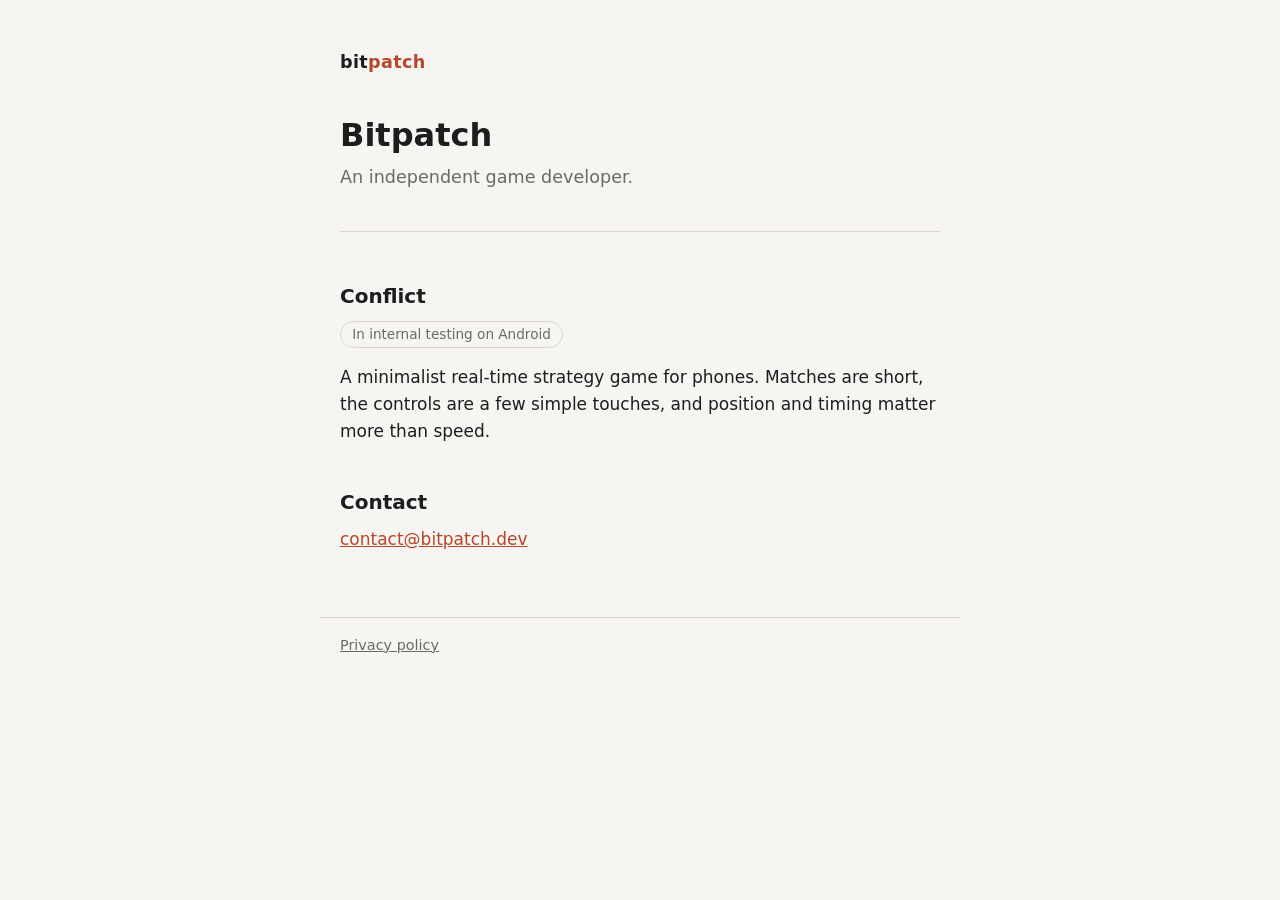
==== index.html @ a921435c "Add the Bitpatch website with the home page and the privacy policy of Conflict" ====
<!doctype html>
<html lang="en">
<head>
  <meta charset="utf-8">
  <meta name="viewport" content="width=device-width, initial-scale=1">
  <title>Bitpatch</title>
  <meta name="description" content="Bitpatch is an independent game developer, making Conflict, a minimalist mobile real-time strategy game.">
  <link rel="icon" href="/favicon.svg" type="image/svg+xml">
  <link rel="stylesheet" href="/style.css">
</head>
<body>
  <header>
    <a class="brand" href="/">bit<span>patch</span></a>
  </header>
  <main>
    <h1>Bitpatch</h1>
    <p class="lead">An independent game developer.</p>

    <section class="game">
      <h2>Conflict</h2>
      <p><span class="status">In internal testing on Android</span></p>
      <p>A minimalist real-time strategy game for phones. Matches are short, the controls are a few simple touches, and position and timing matter more than speed.</p>
    </section>

    <h2>Contact</h2>
    <p><a href="mailto:contact@bitpatch.dev">contact@bitpatch.dev</a></p>
  </main>
  <footer>
    <a href="/privacy">Privacy policy</a>
  </footer>
</body>
</html>
---- style.css ----
:root {
  color-scheme: light dark;
  --bg: #f6f5f1;
  --fg: #1d1d1b;
  --muted: #6b6a64;
  --line: #d9d7cf;
  --accent: #b5472b;
}

@media (prefers-color-scheme: dark) {
  :root {
    --bg: #161614;
    --fg: #e8e6df;
    --muted: #9a988f;
    --line: #34332f;
    --accent: #e0714f;
  }
}

* {
  box-sizing: border-box;
}

html {
  -webkit-text-size-adjust: 100%;
}

body {
  margin: 0;
  background: var(--bg);
  color: var(--fg);
  font: 17px/1.6 system-ui, -apple-system, "Segoe UI", Roboto, sans-serif;
}

main,
header,
footer {
  max-width: 40rem;
  margin: 0 auto;
  padding: 0 1.25rem;
}

header {
  padding-top: 3rem;
}

.brand {
  color: var(--fg);
  font-weight: 700;
  font-size: 1.1rem;
  letter-spacing: 0.02em;
  text-decoration: none;
}

.brand span {
  color: var(--accent);
}

main {
  padding-top: 2.5rem;
  padding-bottom: 3rem;
}

h1 {
  font-size: 2rem;
  line-height: 1.2;
  margin: 0 0 0.5rem;
}

h2 {
  font-size: 1.25rem;
  margin: 2.5rem 0 0.5rem;
}

p,
ul {
  margin: 0 0 1rem;
}

ul {
  padding-left: 1.25rem;
}

li {
  margin-bottom: 0.35rem;
}

a {
  color: var(--accent);
}

.lead {
  color: var(--muted);
  font-size: 1.1rem;
}

.game {
  border-top: 1px solid var(--line);
  margin-top: 2.5rem;
  padding-top: 0.5rem;
}

.status {
  display: inline-block;
  font-size: 0.85rem;
  color: var(--muted);
  border: 1px solid var(--line);
  border-radius: 999px;
  padding: 0.1rem 0.7rem;
}

.meta {
  color: var(--muted);
  font-size: 0.95rem;
}

footer {
  border-top: 1px solid var(--line);
  padding-top: 1rem;
  padding-bottom: 3rem;
  color: var(--muted);
  font-size: 0.9rem;
}

footer a {
  color: var(--muted);
}
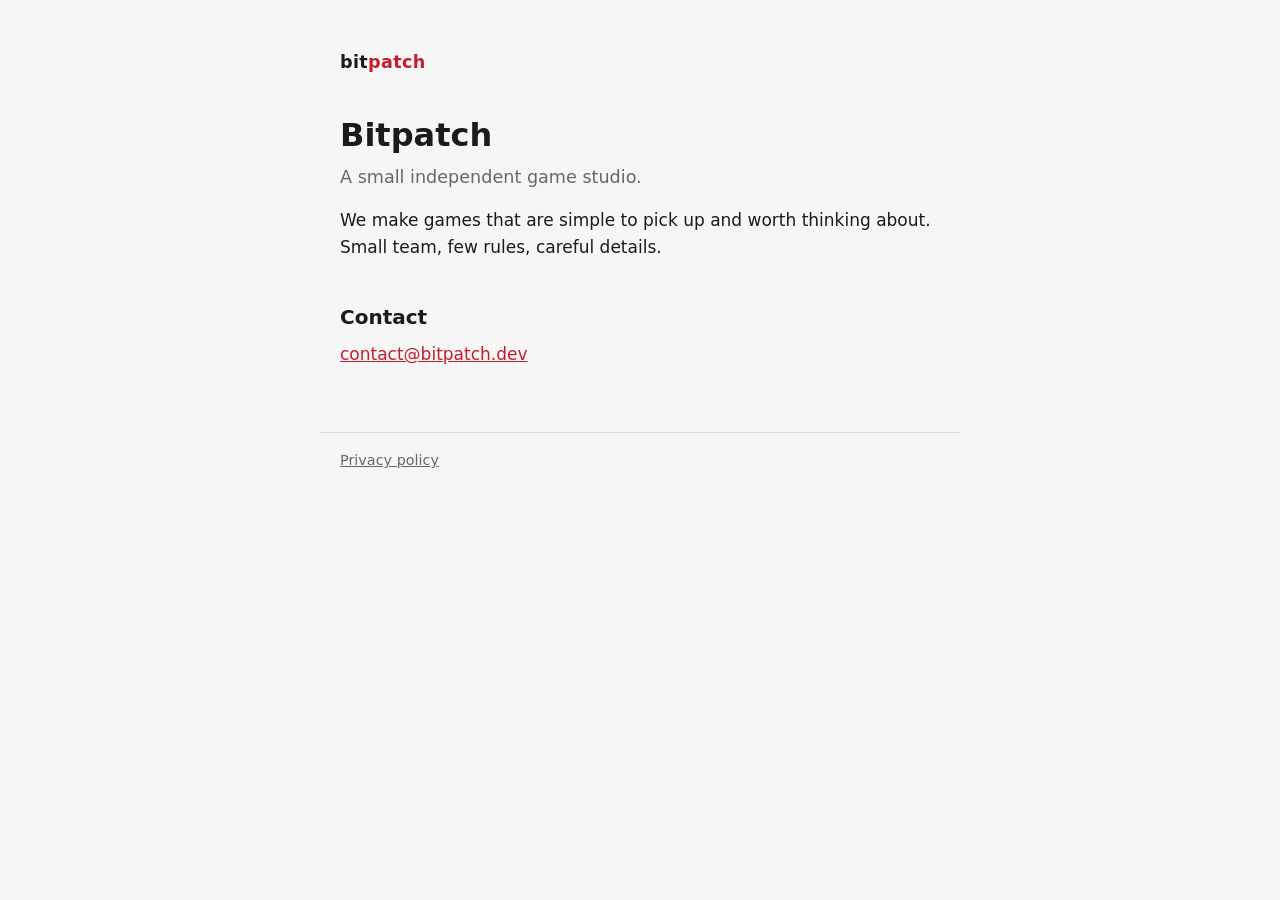
==== commit 003020ce: "Present Bitpatch as a small independent game studio without naming its game, and shift the palette t" ====
--- a/index.html
+++ b/index.html
@@ -4,7 +4,7 @@
   <meta charset="utf-8">
   <meta name="viewport" content="width=device-width, initial-scale=1">
   <title>Bitpatch</title>
-  <meta name="description" content="Bitpatch is an independent game developer, making Conflict, a minimalist mobile real-time strategy game.">
+  <meta name="description" content="Bitpatch is a small independent game studio.">
   <link rel="icon" href="/favicon.svg" type="image/svg+xml">
   <link rel="stylesheet" href="/style.css">
 </head>
@@ -14,13 +14,8 @@
   </header>
   <main>
     <h1>Bitpatch</h1>
-    <p class="lead">An independent game developer.</p>
-
-    <section class="game">
-      <h2>Conflict</h2>
-      <p><span class="status">In internal testing on Android</span></p>
-      <p>A minimalist real-time strategy game for phones. Matches are short, the controls are a few simple touches, and position and timing matter more than speed.</p>
-    </section>
+    <p class="lead">A small independent game studio.</p>
+    <p>We make games that are simple to pick up and worth thinking about. Small team, few rules, careful details.</p>
 
     <h2>Contact</h2>
     <p><a href="mailto:contact@bitpatch.dev">contact@bitpatch.dev</a></p>
--- a/style.css
+++ b/style.css
@@ -1,19 +1,19 @@
 :root {
   color-scheme: light dark;
-  --bg: #f6f5f1;
-  --fg: #1d1d1b;
-  --muted: #6b6a64;
-  --line: #d9d7cf;
-  --accent: #b5472b;
+  --bg: #f7f6f6;
+  --fg: #1c1a1a;
+  --muted: #6b6566;
+  --line: #ddd8d8;
+  --accent: #c41e2e;
 }
 
 @media (prefers-color-scheme: dark) {
   :root {
-    --bg: #161614;
-    --fg: #e8e6df;
-    --muted: #9a988f;
-    --line: #34332f;
-    --accent: #e0714f;
+    --bg: #141213;
+    --fg: #ebe7e7;
+    --muted: #9b9394;
+    --line: #342f30;
+    --accent: #f04b55;
   }
 }
 
@@ -94,21 +94,6 @@
   font-size: 1.1rem;
 }
 
-.game {
-  border-top: 1px solid var(--line);
-  margin-top: 2.5rem;
-  padding-top: 0.5rem;
-}
-
-.status {
-  display: inline-block;
-  font-size: 0.85rem;
-  color: var(--muted);
-  border: 1px solid var(--line);
-  border-radius: 999px;
-  padding: 0.1rem 0.7rem;
-}
-
 .meta {
   color: var(--muted);
   font-size: 0.95rem;
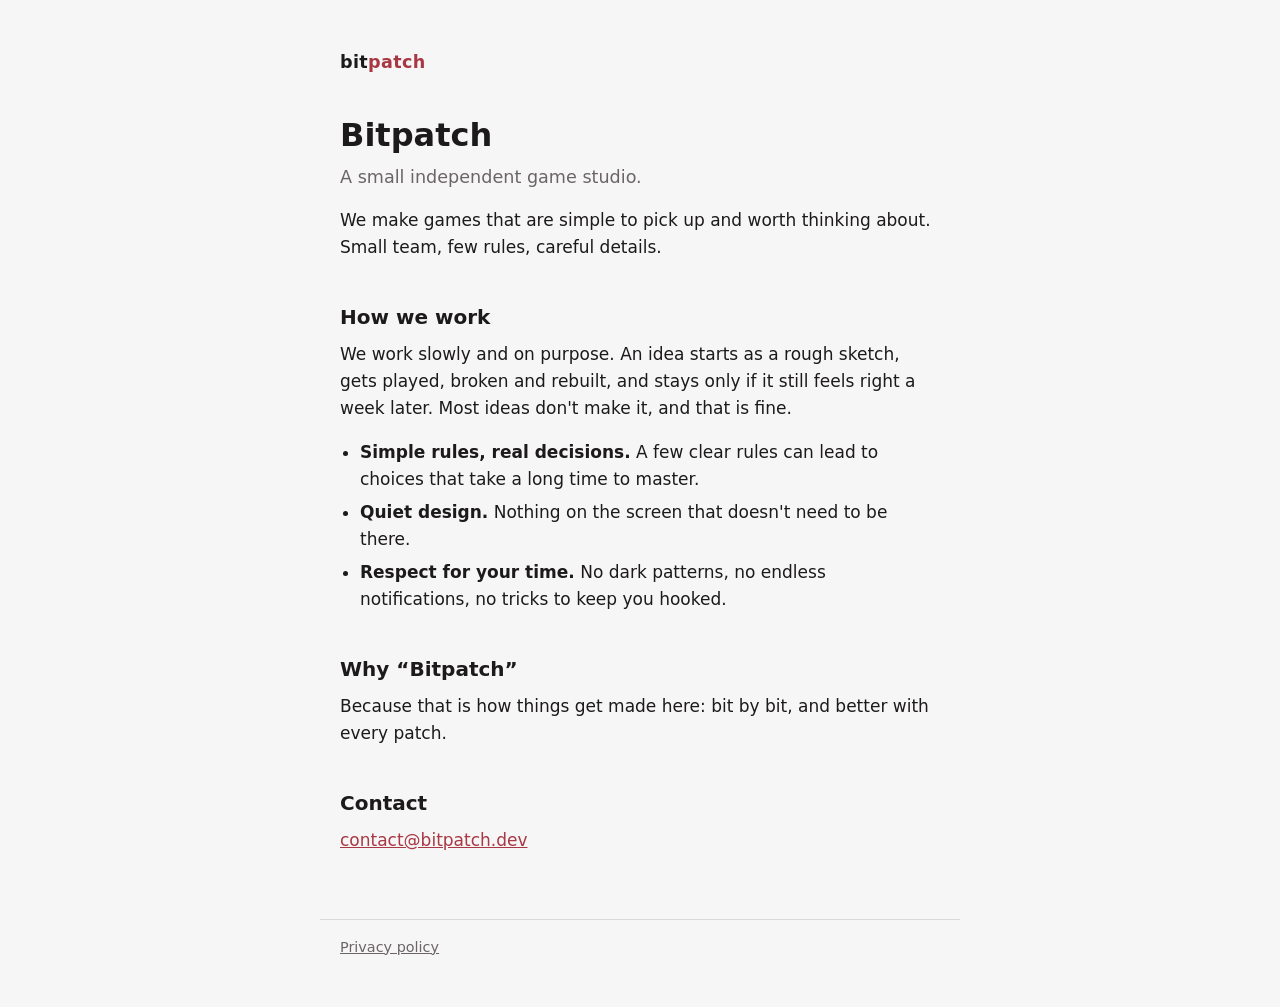
==== commit 8701e854: "Soften the red accent and say on the home page how the studio works and where its name comes from" ====
--- a/index.html
+++ b/index.html
@@ -17,6 +17,17 @@
     <p class="lead">A small independent game studio.</p>
     <p>We make games that are simple to pick up and worth thinking about. Small team, few rules, careful details.</p>
 
+    <h2>How we work</h2>
+    <p>We work slowly and on purpose. An idea starts as a rough sketch, gets played, broken and rebuilt, and stays only if it still feels right a week later. Most ideas don't make it, and that is fine.</p>
+    <ul>
+      <li><strong>Simple rules, real decisions.</strong> A few clear rules can lead to choices that take a long time to master.</li>
+      <li><strong>Quiet design.</strong> Nothing on the screen that doesn't need to be there.</li>
+      <li><strong>Respect for your time.</strong> No dark patterns, no endless notifications, no tricks to keep you hooked.</li>
+    </ul>
+
+    <h2>Why “Bitpatch”</h2>
+    <p>Because that is how things get made here: bit by bit, and better with every patch.</p>
+
     <h2>Contact</h2>
     <p><a href="mailto:contact@bitpatch.dev">contact@bitpatch.dev</a></p>
   </main>
--- a/style.css
+++ b/style.css
@@ -4,7 +4,7 @@
   --fg: #1c1a1a;
   --muted: #6b6566;
   --line: #ddd8d8;
-  --accent: #c41e2e;
+  --accent: #a83843;
 }
 
 @media (prefers-color-scheme: dark) {
@@ -13,7 +13,7 @@
     --fg: #ebe7e7;
     --muted: #9b9394;
     --line: #342f30;
-    --accent: #f04b55;
+    --accent: #d3696e;
   }
 }
 
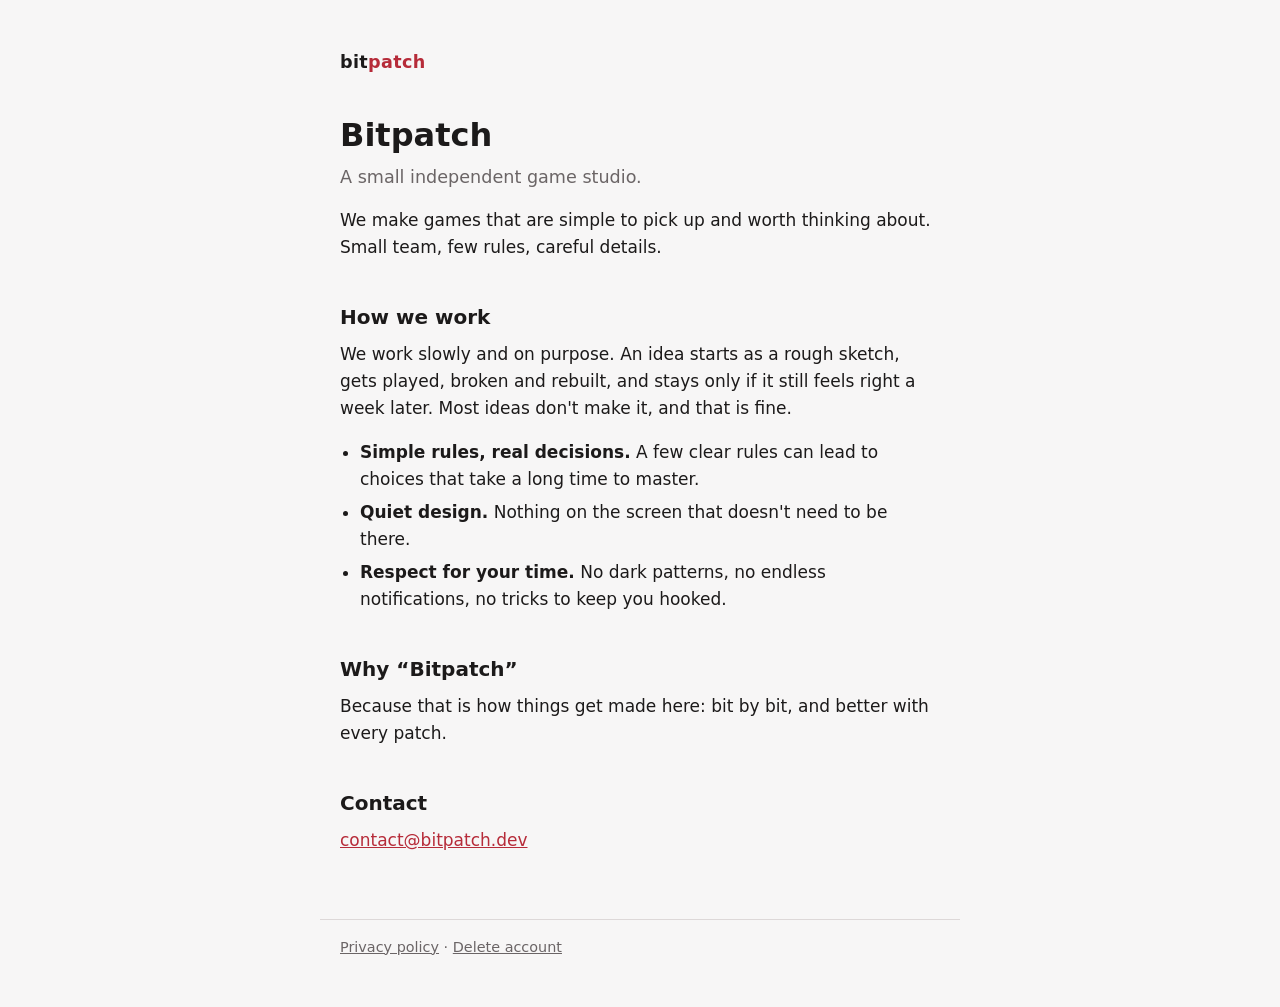
==== commit 379dffd5: "Describe in the privacy policy the data Conflict collects as declared on Google Play, and add a page" ====
--- a/index.html
+++ b/index.html
@@ -32,7 +32,7 @@
     <p><a href="mailto:contact@bitpatch.dev">contact@bitpatch.dev</a></p>
   </main>
   <footer>
-    <a href="/privacy">Privacy policy</a>
+    <a href="/privacy/">Privacy policy</a> · <a href="/delete-account/">Delete account</a>
   </footer>
 </body>
 </html>
--- a/style.css
+++ b/style.css
@@ -4,7 +4,7 @@
   --fg: #1c1a1a;
   --muted: #6b6566;
   --line: #ddd8d8;
-  --accent: #a83843;
+  --accent: #b62b39;
 }
 
 @media (prefers-color-scheme: dark) {
@@ -13,7 +13,7 @@
     --fg: #ebe7e7;
     --muted: #9b9394;
     --line: #342f30;
-    --accent: #d3696e;
+    --accent: #e25a63;
   }
 }
 
@@ -73,11 +73,13 @@
 }
 
 p,
-ul {
+ul,
+ol {
   margin: 0 0 1rem;
 }
 
-ul {
+ul,
+ol {
   padding-left: 1.25rem;
 }
 
@@ -99,6 +101,18 @@
   font-size: 0.95rem;
 }
 
+.box {
+  border: 1px solid var(--line);
+  border-left: 3px solid var(--accent);
+  border-radius: 6px;
+  margin-top: 2rem;
+  padding: 0.25rem 1.25rem 0.5rem;
+}
+
+.box h2 {
+  margin-top: 1rem;
+}
+
 footer {
   border-top: 1px solid var(--line);
   padding-top: 1rem;
